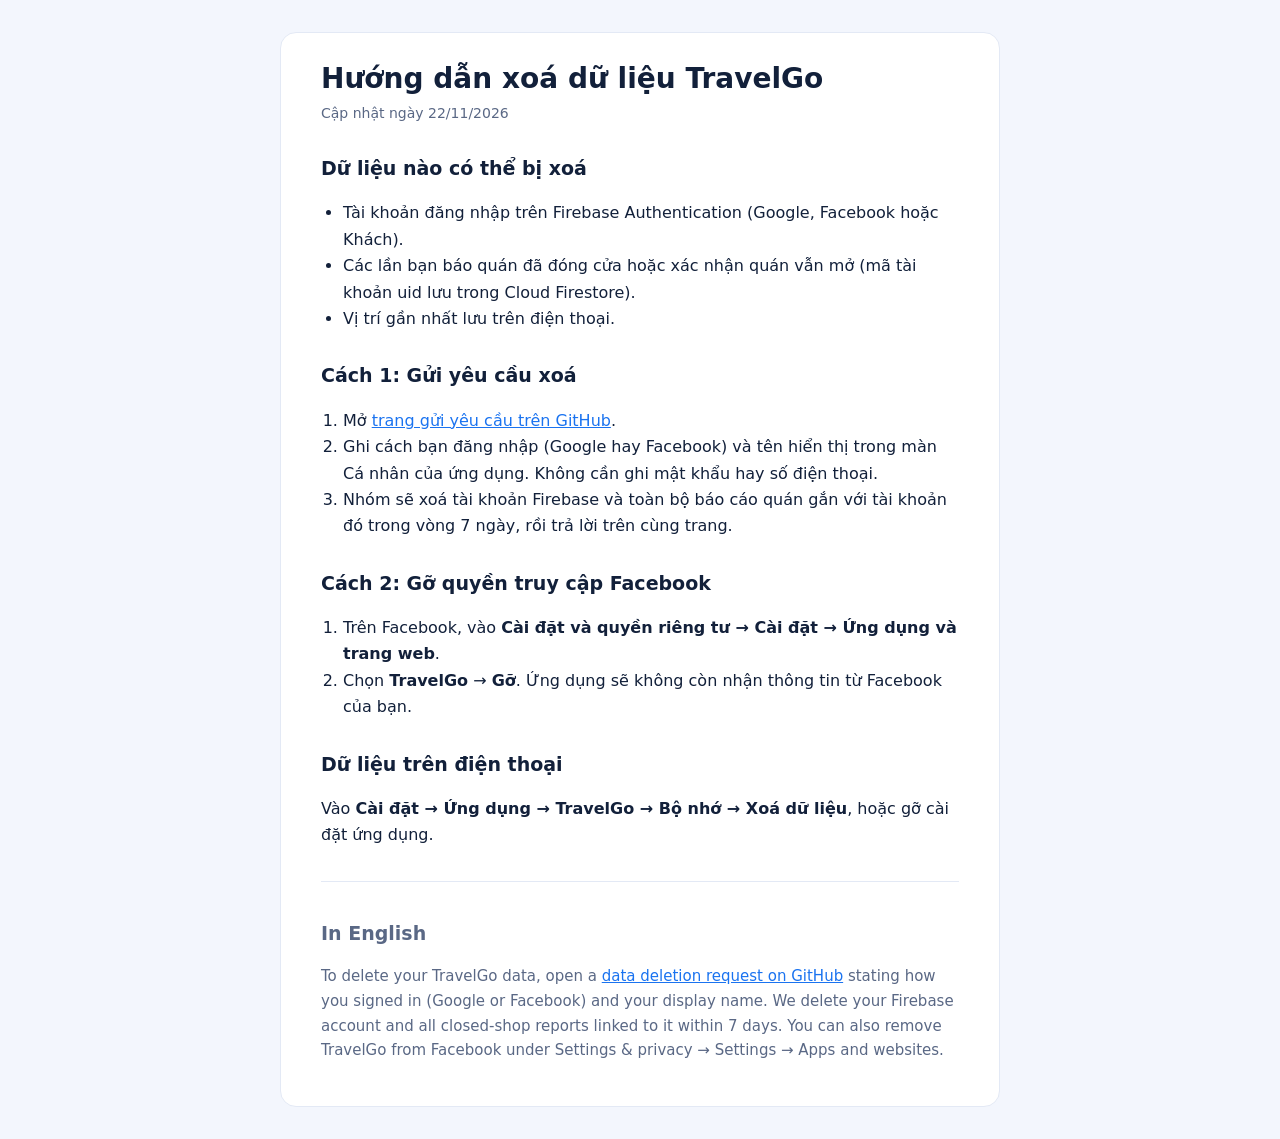
==== docs/delete-data.html @ 1f7f9346 "docs: trang chính sách quyền riêng tư và hướng dẫn xoá dữ liệu Dùng cho Facebook Login (App settings" ====
<!doctype html>
<html lang="vi"><head><meta charset="utf-8"><meta name="viewport" content="width=device-width,initial-scale=1">
<title>Xoá dữ liệu · TravelGo</title><link rel="stylesheet" href="style.css"></head>
<body><main>
<h1>Hướng dẫn xoá dữ liệu TravelGo</h1>
<p class="meta">Cập nhật ngày 22/11/2026</p>

<h2>Dữ liệu nào có thể bị xoá</h2>
<ul>
<li>Tài khoản đăng nhập trên Firebase Authentication (Google, Facebook hoặc Khách).</li>
<li>Các lần bạn báo quán đã đóng cửa hoặc xác nhận quán vẫn mở (mã tài khoản uid lưu trong Cloud Firestore).</li>
<li>Vị trí gần nhất lưu trên điện thoại.</li>
</ul>

<h2>Cách 1: Gửi yêu cầu xoá</h2>
<ol>
<li>Mở <a href="https://github.com/NTBinh1206/TravelGo-/issues/new?title=Y%C3%AAu%20c%E1%BA%A7u%20xo%C3%A1%20d%E1%BB%AF%20li%E1%BB%87u">trang gửi yêu cầu trên GitHub</a>.</li>
<li>Ghi cách bạn đăng nhập (Google hay Facebook) và tên hiển thị trong màn Cá nhân của ứng dụng. Không cần ghi mật khẩu hay số điện thoại.</li>
<li>Nhóm sẽ xoá tài khoản Firebase và toàn bộ báo cáo quán gắn với tài khoản đó trong vòng 7 ngày, rồi trả lời trên cùng trang.</li>
</ol>

<h2>Cách 2: Gỡ quyền truy cập Facebook</h2>
<ol>
<li>Trên Facebook, vào <b>Cài đặt và quyền riêng tư → Cài đặt → Ứng dụng và trang web</b>.</li>
<li>Chọn <b>TravelGo</b> → <b>Gỡ</b>. Ứng dụng sẽ không còn nhận thông tin từ Facebook của bạn.</li>
</ol>

<h2>Dữ liệu trên điện thoại</h2>
<p>Vào <b>Cài đặt → Ứng dụng → TravelGo → Bộ nhớ → Xoá dữ liệu</b>, hoặc gỡ cài đặt ứng dụng.</p>

<div class="en" lang="en">
<h2>In English</h2>
<p>To delete your TravelGo data, open a <a href="https://github.com/NTBinh1206/TravelGo-/issues/new?title=Data%20deletion%20request">data deletion request on GitHub</a> stating how you signed in (Google or Facebook) and your display name. We delete your Firebase account and all closed-shop reports linked to it within 7 days. You can also remove TravelGo from Facebook under Settings &amp; privacy → Settings → Apps and websites.</p>
</div>
</main></body></html>
---- docs/style.css ----
:root{--bg:#F3F6FD;--card:#fff;--ink:#12203A;--muted:#5A6885;--blue:#1A73F0;--line:#E3E9F5}
@media (prefers-color-scheme:dark){:root{--bg:#0E1626;--card:#152038;--ink:#E8EEFA;--muted:#A3B0C8;--blue:#7AA8FF;--line:#24324F}}
*{box-sizing:border-box}
body{margin:0;background:var(--bg);color:var(--ink);font:16px/1.65 "Segoe UI",Roboto,system-ui,sans-serif;padding:32px max(16px,env(safe-area-inset-left))}
main{max-width:720px;margin:0 auto;background:var(--card);border:1px solid var(--line);border-radius:16px;padding:28px clamp(18px,4vw,40px)}
h1{font-size:28px;line-height:1.25;margin:0 0 6px}
h2{font-size:19px;margin:28px 0 6px}
p,li{color:var(--ink)}
.meta{color:var(--muted);font-size:14px;margin:0 0 20px}
a{color:var(--blue)}
ol,ul{padding-left:22px}
.en{border-top:1px solid var(--line);margin-top:32px;padding-top:8px;color:var(--muted)}
.en p,.en li{color:var(--muted);font-size:15px}
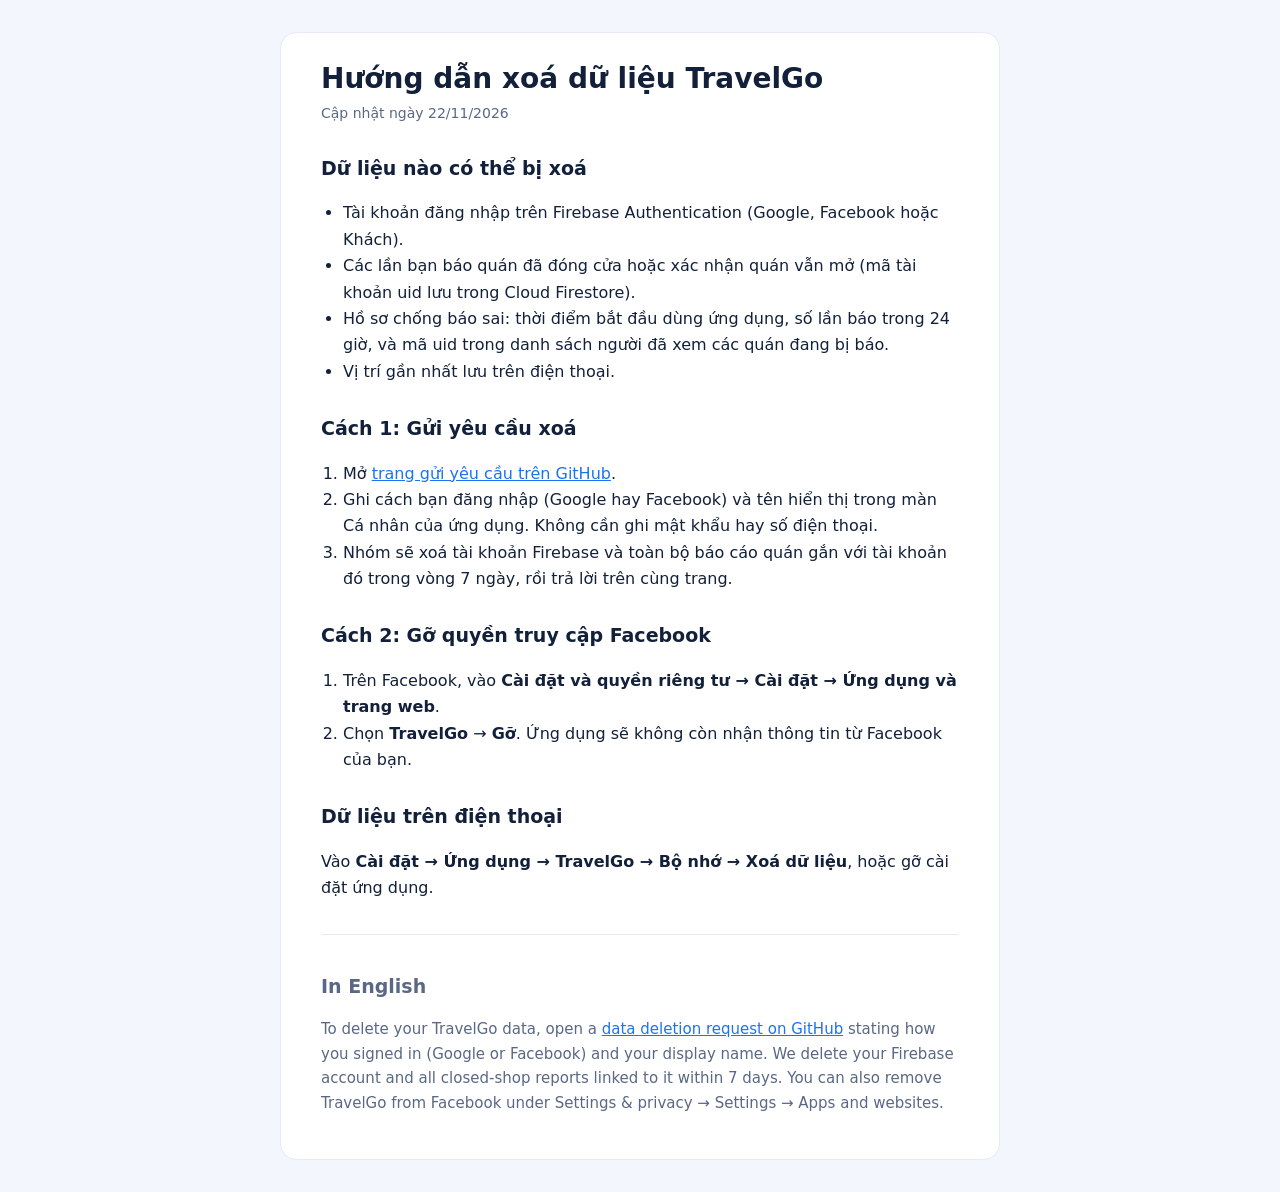
==== commit 489cec1a: "Chống dùng nhiều tài khoản để báo sai quán đóng cửa - Phải đứng cách quán dưới 200 m (GPS đọc lúc bấ" ====
--- a/docs/delete-data.html
+++ b/docs/delete-data.html
@@ -9,6 +9,7 @@
 <ul>
 <li>Tài khoản đăng nhập trên Firebase Authentication (Google, Facebook hoặc Khách).</li>
 <li>Các lần bạn báo quán đã đóng cửa hoặc xác nhận quán vẫn mở (mã tài khoản uid lưu trong Cloud Firestore).</li>
+<li>Hồ sơ chống báo sai: thời điểm bắt đầu dùng ứng dụng, số lần báo trong 24 giờ, và mã uid trong danh sách người đã xem các quán đang bị báo.</li>
 <li>Vị trí gần nhất lưu trên điện thoại.</li>
 </ul>
 
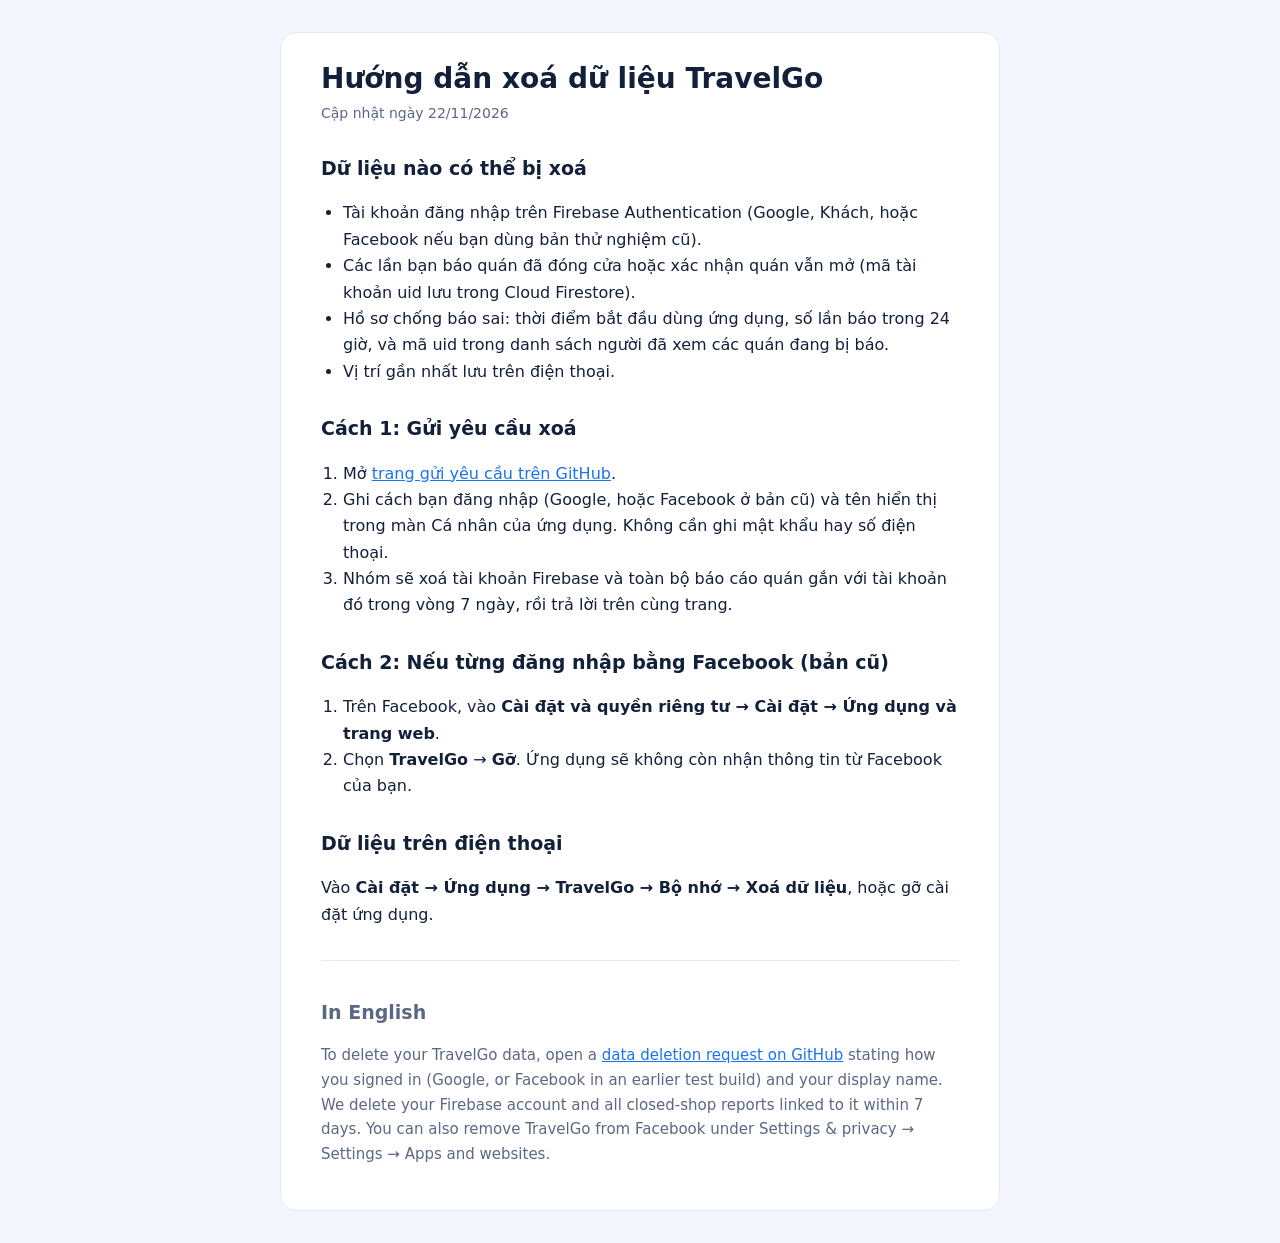
==== commit 917974c6: "Bỏ đăng nhập Facebook, chỉ giữ Google và Khách Meta yêu cầu xác minh doanh nghiệp mới cho mọi người " ====
--- a/docs/delete-data.html
+++ b/docs/delete-data.html
@@ -7,7 +7,7 @@
 
 <h2>Dữ liệu nào có thể bị xoá</h2>
 <ul>
-<li>Tài khoản đăng nhập trên Firebase Authentication (Google, Facebook hoặc Khách).</li>
+<li>Tài khoản đăng nhập trên Firebase Authentication (Google, Khách, hoặc Facebook nếu bạn dùng bản thử nghiệm cũ).</li>
 <li>Các lần bạn báo quán đã đóng cửa hoặc xác nhận quán vẫn mở (mã tài khoản uid lưu trong Cloud Firestore).</li>
 <li>Hồ sơ chống báo sai: thời điểm bắt đầu dùng ứng dụng, số lần báo trong 24 giờ, và mã uid trong danh sách người đã xem các quán đang bị báo.</li>
 <li>Vị trí gần nhất lưu trên điện thoại.</li>
@@ -16,11 +16,11 @@
 <h2>Cách 1: Gửi yêu cầu xoá</h2>
 <ol>
 <li>Mở <a href="https://github.com/NTBinh1206/TravelGo-/issues/new?title=Y%C3%AAu%20c%E1%BA%A7u%20xo%C3%A1%20d%E1%BB%AF%20li%E1%BB%87u">trang gửi yêu cầu trên GitHub</a>.</li>
-<li>Ghi cách bạn đăng nhập (Google hay Facebook) và tên hiển thị trong màn Cá nhân của ứng dụng. Không cần ghi mật khẩu hay số điện thoại.</li>
+<li>Ghi cách bạn đăng nhập (Google, hoặc Facebook ở bản cũ) và tên hiển thị trong màn Cá nhân của ứng dụng. Không cần ghi mật khẩu hay số điện thoại.</li>
 <li>Nhóm sẽ xoá tài khoản Firebase và toàn bộ báo cáo quán gắn với tài khoản đó trong vòng 7 ngày, rồi trả lời trên cùng trang.</li>
 </ol>
 
-<h2>Cách 2: Gỡ quyền truy cập Facebook</h2>
+<h2>Cách 2: Nếu từng đăng nhập bằng Facebook (bản cũ)</h2>
 <ol>
 <li>Trên Facebook, vào <b>Cài đặt và quyền riêng tư → Cài đặt → Ứng dụng và trang web</b>.</li>
 <li>Chọn <b>TravelGo</b> → <b>Gỡ</b>. Ứng dụng sẽ không còn nhận thông tin từ Facebook của bạn.</li>
@@ -31,6 +31,6 @@
 
 <div class="en" lang="en">
 <h2>In English</h2>
-<p>To delete your TravelGo data, open a <a href="https://github.com/NTBinh1206/TravelGo-/issues/new?title=Data%20deletion%20request">data deletion request on GitHub</a> stating how you signed in (Google or Facebook) and your display name. We delete your Firebase account and all closed-shop reports linked to it within 7 days. You can also remove TravelGo from Facebook under Settings &amp; privacy → Settings → Apps and websites.</p>
+<p>To delete your TravelGo data, open a <a href="https://github.com/NTBinh1206/TravelGo-/issues/new?title=Data%20deletion%20request">data deletion request on GitHub</a> stating how you signed in (Google, or Facebook in an earlier test build) and your display name. We delete your Firebase account and all closed-shop reports linked to it within 7 days. You can also remove TravelGo from Facebook under Settings &amp; privacy → Settings → Apps and websites.</p>
 </div>
 </main></body></html>
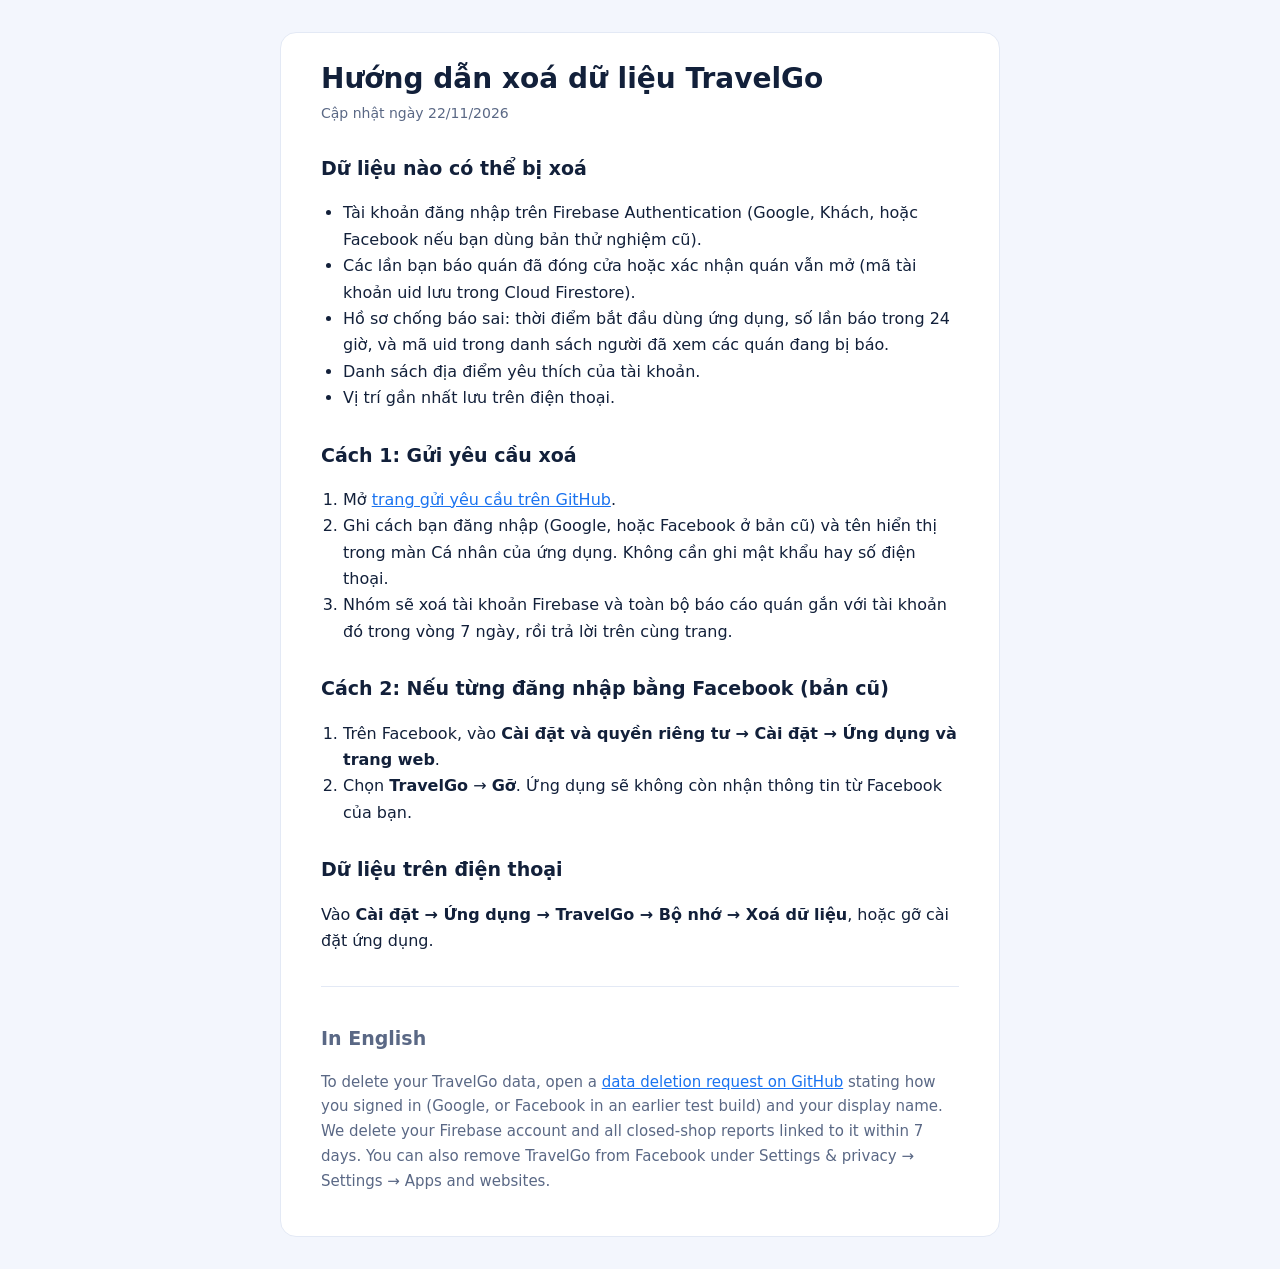
==== commit f030d29c: "Phần 2: thêm unit test, cập nhật chính sách quyền riêng tư và README - 12 test mới: Gần bạn chọn điể" ====
--- a/docs/delete-data.html
+++ b/docs/delete-data.html
@@ -10,6 +10,7 @@
 <li>Tài khoản đăng nhập trên Firebase Authentication (Google, Khách, hoặc Facebook nếu bạn dùng bản thử nghiệm cũ).</li>
 <li>Các lần bạn báo quán đã đóng cửa hoặc xác nhận quán vẫn mở (mã tài khoản uid lưu trong Cloud Firestore).</li>
 <li>Hồ sơ chống báo sai: thời điểm bắt đầu dùng ứng dụng, số lần báo trong 24 giờ, và mã uid trong danh sách người đã xem các quán đang bị báo.</li>
+<li>Danh sách địa điểm yêu thích của tài khoản.</li>
 <li>Vị trí gần nhất lưu trên điện thoại.</li>
 </ul>
 
